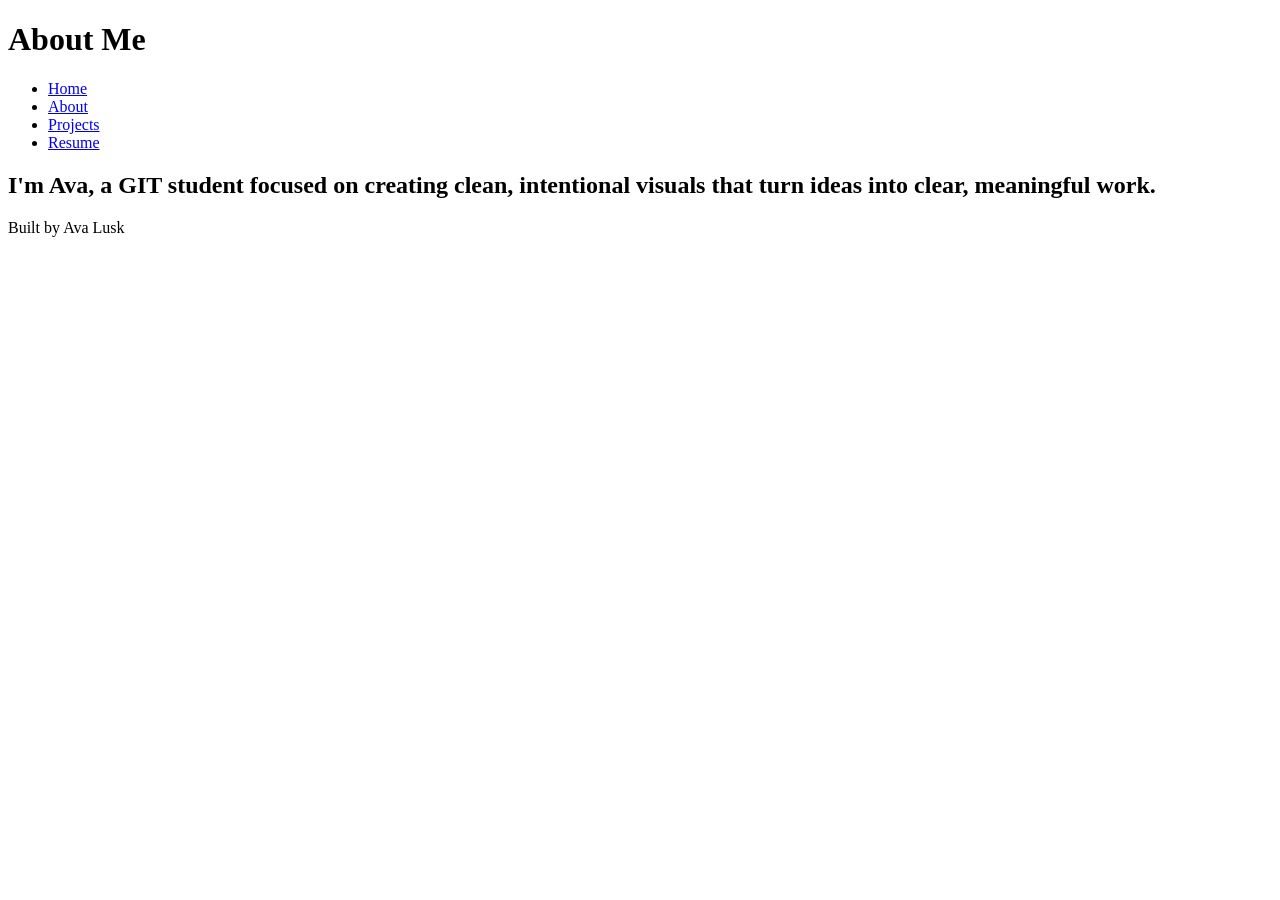
==== about.html @ c92c496c "html bascis all the content necessary for the code-along" ====
<!DOCTYPE html>
<html lang="en">
<head>
    <meta charset="UTF-8">
    <meta name="viewport" content="width=device-width, initial-scale=1.0">
    <title>About Me</title>
</head>
<body>
     <header>
        <h1>About Me</h1>
     </header>
    <nav>
         <ul>
            <li><a href="index.html">Home</a></li>
            <li><a href="about.html">About</a></li>
            <li><a href="projects.html">Projects</a></li>
            <li><a href="resume.html">Resume</a></li>
        </ul>
    </nav>
    <main>
        <section>
        <h2>I'm Ava, a GIT student focused on creating clean, intentional visuals that turn ideas into clear, meaningful work.</h2>
        </section>
    </main>
    <footer>
         <p>Built by Ava Lusk</p>
    </footer>
</body>
</html>
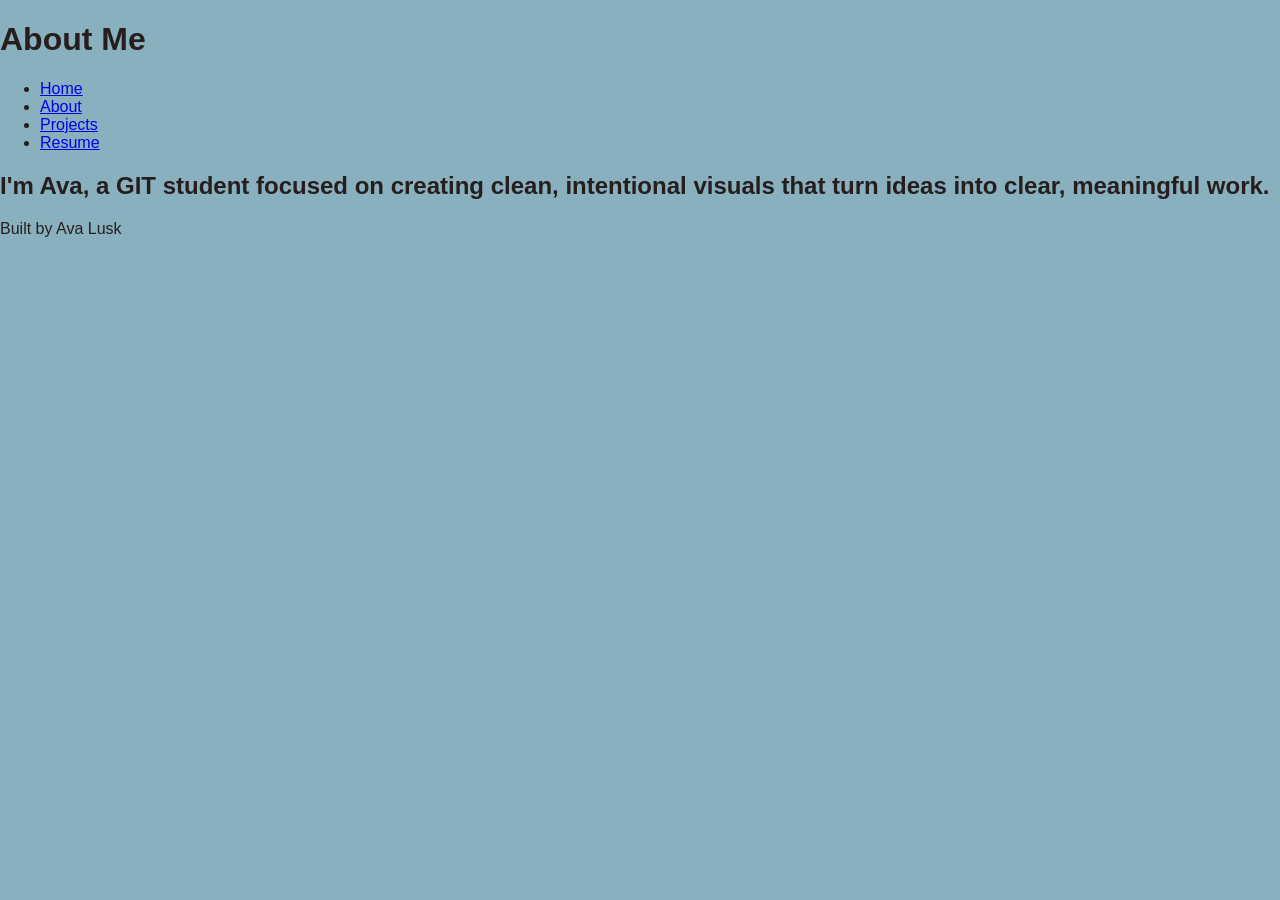
==== commit 2e6189e3: "finished html and css" ====
--- a/about.html
+++ b/about.html
@@ -3,6 +3,7 @@
 <head>
     <meta charset="UTF-8">
     <meta name="viewport" content="width=device-width, initial-scale=1.0">
+    <link rel="stylesheet" href="styles.css">
     <title>About Me</title>
 </head>
 <body>
--- a/styles.css
+++ b/styles.css
@@ -0,0 +1,17 @@
+/* CSS by Ava Lusk */
+/* Color Palette
+slate blue=#3F6F8C
+light blue=#88B0BF
+burnt orange=#BF6D4E
+coral pink=#F28F79
+dark brown=#261E1C
+*/
+
+/* Global Styles (Mobile-First) */
+body {
+    font-family: 'Arial', sans-serif;
+    background-color: #88B0BF; /* light blue */
+    color: #261E1C; /* dark brown */
+    margin: 0;
+    padding: 0;
+}
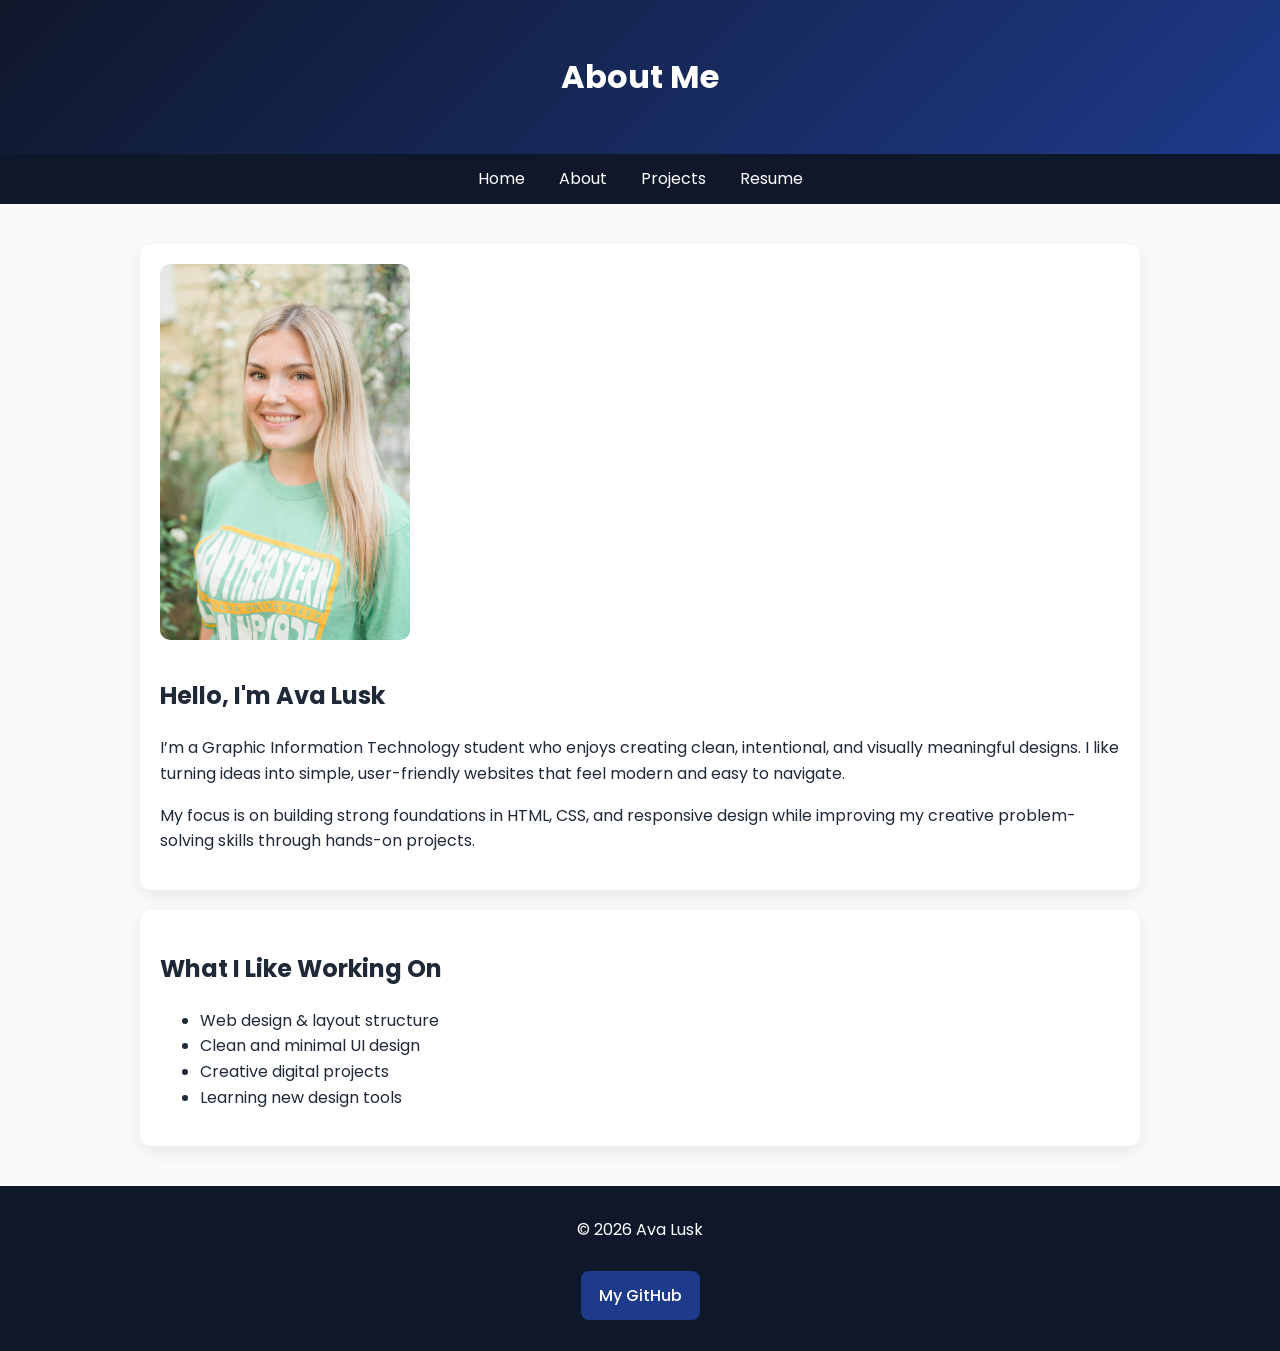
==== commit 1b6b7293: "This is a personal portfolio website built using HTML and CSS. It includes multiple pages (Home, Abo" ====
--- a/about.html
+++ b/about.html
@@ -4,27 +4,59 @@
     <meta charset="UTF-8">
     <meta name="viewport" content="width=device-width, initial-scale=1.0">
     <link rel="stylesheet" href="styles.css">
+    <link href="https://fonts.googleapis.com/css2?family=Poppins:wght@300;400;600&display=swap" rel="stylesheet">
     <title>About Me</title>
 </head>
+
 <body>
-     <header>
+    <header>
         <h1>About Me</h1>
-     </header>
+    </header>
+
     <nav>
-         <ul>
+        <ul>
             <li><a href="index.html">Home</a></li>
             <li><a href="about.html">About</a></li>
             <li><a href="projects.html">Projects</a></li>
             <li><a href="resume.html">Resume</a></li>
         </ul>
     </nav>
+
     <main>
         <section>
-        <h2>I'm Ava, a GIT student focused on creating clean, intentional visuals that turn ideas into clear, meaningful work.</h2>
+            <img src="images/016D5FFE-9B7D-4FEA-919E-48B3F828B2F3_1_105_c.jpeg" alt="Photo of Ava Lusk" style="max-width: 250px; border-radius: 10px;">
+
+            <h2>Hello, I'm Ava Lusk</h2>
+
+            <p>
+                I’m a Graphic Information Technology student who enjoys creating clean, intentional, and visually
+                meaningful designs. I like turning ideas into simple, user-friendly websites that feel modern and easy to navigate.
+            </p>
+
+            <p>
+                My focus is on building strong foundations in HTML, CSS, and responsive design while improving my creative
+                problem-solving skills through hands-on projects.
+            </p>
+        </section>
+
+        <section>
+            <h2>What I Like Working On</h2>
+            <ul>
+                <li>Web design & layout structure</li>
+                <li>Clean and minimal UI design</li>
+                <li>Creative digital projects</li>
+                <li>Learning new design tools</li>
+            </ul>
         </section>
     </main>
-    <footer>
-         <p>Built by Ava Lusk</p>
-    </footer>
+
+   <footer>
+    <p>© 2026 Ava Lusk</p>
+    <p>
+        <a href="https://github.com/aalusk" class="btn" target="_blank">
+            My GitHub
+        </a>
+    </p>
+</footer>
 </body>
 </html>
--- a/styles.css
+++ b/styles.css
@@ -1,17 +1,159 @@
-/* CSS by Ava Lusk */
-/* Color Palette
-slate blue=#3F6F8C
-light blue=#88B0BF
-burnt orange=#BF6D4E
-coral pink=#F28F79
-dark brown=#261E1C
-*/
 
-/* Global Styles (Mobile-First) */
+/* -------------------------
+   GLOBAL STYLE
+-------------------------- */
+
 body {
-    font-family: 'Arial', sans-serif;
-    background-color: #88B0BF; /* light blue */
-    color: #261E1C; /* dark brown */
+    font-family: 'Poppins', sans-serif;
     margin: 0;
     padding: 0;
+    background-color: #f8fafc;
+    color: #1f2937;
+    line-height: 1.6;
 }
+
+/* -------------------------
+   HEADER
+-------------------------- */
+
+header {
+    background: linear-gradient(135deg, #0f172a, #1e3a8a);
+    color: white;
+    text-align: center;
+    padding: 30px 20px;
+}
+
+/* -------------------------
+   NAVIGATION (FLEX)
+-------------------------- */
+
+nav ul {
+    list-style: none;
+    margin: 0;
+    padding: 0;
+
+    display: flex;
+    flex-direction: column;
+    gap: 10px;
+
+    background-color: #0f172a;
+}
+
+nav a {
+    display: block;
+    padding: 12px;
+    color: white;
+    text-decoration: none;
+    text-align: center;
+    transition: 0.3s ease;
+}
+
+nav a:hover {
+    background-color: #1e3a8a;
+}
+
+/* -------------------------
+   MAIN (GRID REQUIRED)
+-------------------------- */
+
+main {
+    display: grid;
+    gap: 20px;
+    padding: 20px;
+    max-width: 1000px;
+    margin: auto;
+}
+
+/* -------------------------
+   SECTIONS (CARDS)
+-------------------------- */
+
+section {
+    background-color: white;
+    padding: 20px;
+    border-radius: 12px;
+    box-shadow: 0 6px 18px rgba(0,0,0,0.08);
+
+    transition: transform 0.25s ease, box-shadow 0.25s ease;
+}
+
+/* hover animation */
+section:hover {
+    transform: translateY(-5px);
+    box-shadow: 0 12px 25px rgba(0,0,0,0.12);
+}
+
+/* -------------------------
+   IMAGES (NO CUT OFF)
+-------------------------- */
+
+img {
+    width: 100%;
+    max-width: 300px;
+    height: auto;
+    object-fit: contain;
+    border-radius: 10px;
+    margin-bottom: 10px;
+}
+
+/* resume image helper */
+.resume-img {
+    width: 150px;
+    height: auto;
+}
+
+/* -------------------------
+   BUTTON (FIXED — NO BUGS)
+-------------------------- */
+
+a.btn,
+a.btn:link,
+a.btn:visited {
+    display: inline-block;
+    padding: 12px 18px;
+    background-color: #1e3a8a;
+    color: #ffffff !important;
+    text-decoration: none;
+    border-radius: 8px;
+    margin-top: 12px;
+    font-weight: 500;
+    transition: all 0.25s ease;
+}
+
+/* hover */
+a.btn:hover {
+    background-color: #0f172a;
+    transform: translateY(-3px) scale(1.03);
+}
+
+/* click */
+a.btn:active {
+    transform: scale(0.98);
+}
+
+/* -------------------------
+   FOOTER
+-------------------------- */
+
+footer {
+    text-align: center;
+    padding: 15px;
+    background-color: #0f172a;
+    color: white;
+}
+
+/* -------------------------
+   MEDIA QUERY (RESPONSIVE)
+-------------------------- */
+
+@media (min-width: 768px) {
+
+    nav ul {
+        flex-direction: row;
+        justify-content: center;
+    }
+
+    main {
+        padding: 40px;
+    }
+}
